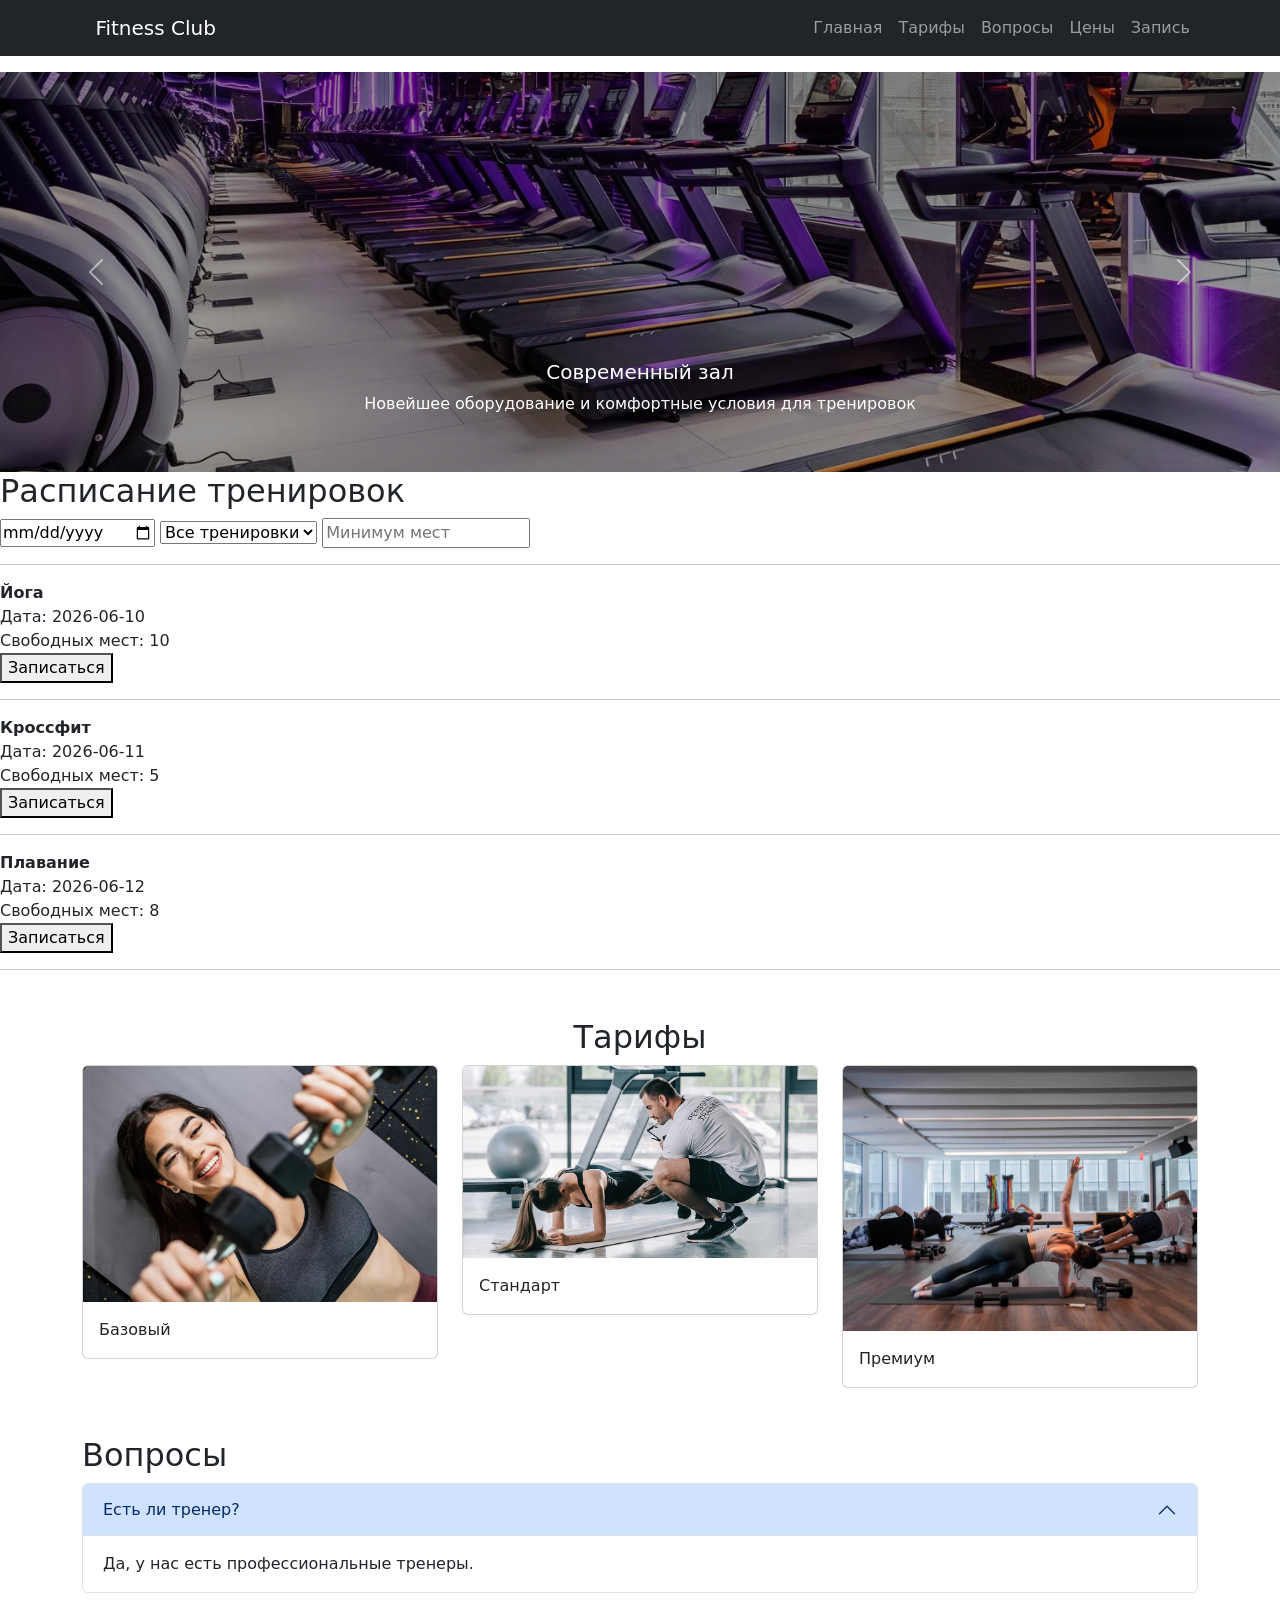
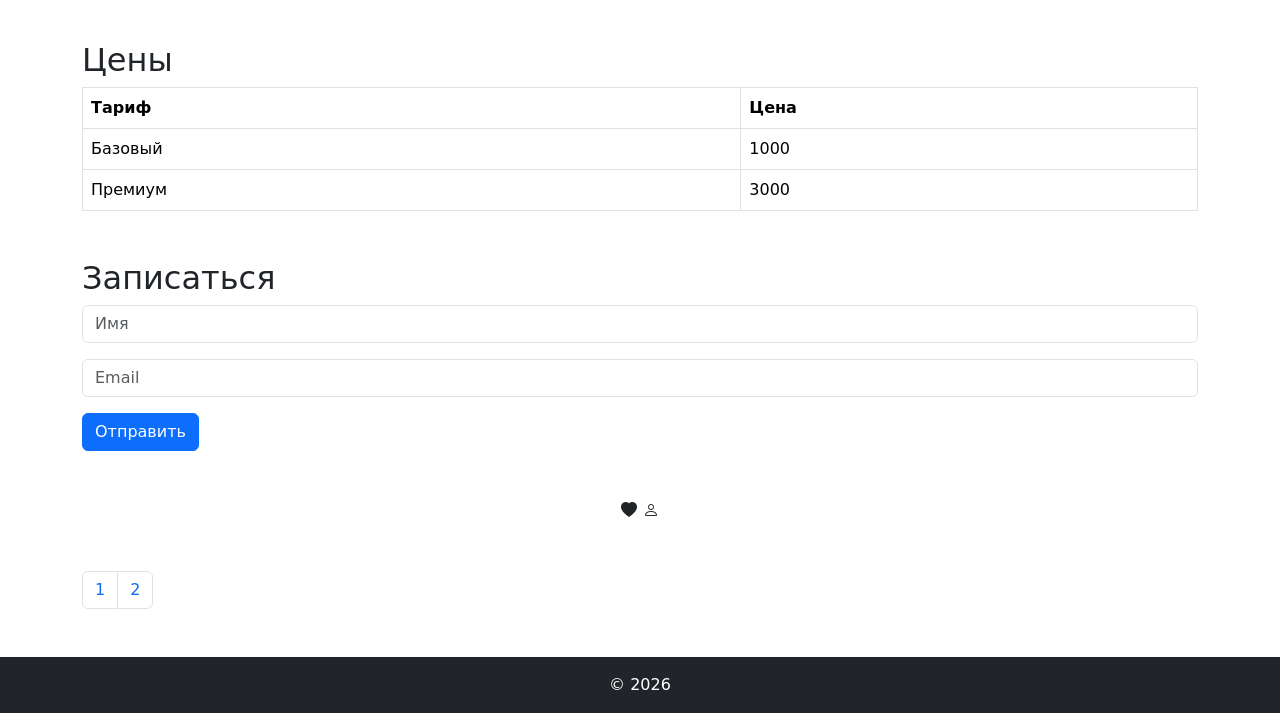
==== Bootstrap Fitness.html @ b0bf7aba "Изменена разметка сайта" ====
<!DOCTYPE html>
<html lang="ru">
<head>
  <meta charset="UTF-8">
  <meta name="viewport" content="width=device-width, initial-scale=1.0">
  <title>Fitness Club — Фитнес-клуб КОММИТ1</title>
  <link href="https://cdn.jsdelivr.net/npm/bootstrap@5.3.0/dist/css/bootstrap.min.css" rel="stylesheet">
  <link href="https://cdn.jsdelivr.net/npm/bootstrap-icons@1.10.5/font/bootstrap-icons.css" rel="stylesheet">
</head>
<body>

<!-- НАВИГАЦИЯ -->
<nav class="navbar navbar-expand-lg navbar-dark bg-dark">
  <div class="container">
    <<a class="navbar-brand" href="#">Fitness Club</a>

    <!-- Бургер кнопка -->
    <button class="navbar-toggler" type="button" data-bs-toggle="collapse" data-bs-target="#navbarNav">
      <span class="navbar-toggler-icon"></span>
    </button>

    <div class="collapse navbar-collapse" id="navbarNav">
      <ul class="navbar-nav ms-auto">
        <li class="nav-item"><a class="nav-link" href="#carouselExample">Главная</a></li>
        <li class="nav-item"><a class="nav-link" href="#tariffs">Тарифы</a></li>
        <li class="nav-item"><a class="nav-link" href="#faq">Вопросы</a></li>
        <li class="nav-item"><a class="nav-link" href="#prices">Цены</a></li>
        <li class="nav-item"><a class="nav-link" href="#form">Запись</a></li>
      </ul>
    </div>
  </div>
</nav>
</nav>
<!-- КАРУСЕЛЬ -->
<div id="carouselExample" class="carousel slide mt-3" data-bs-ride="carousel">
  <div class="carousel-inner">

    <div class="carousel-item active position-relative">
      <img src="images/gym.jpg" class="d-block w-100" style="height:400px; object-fit:cover; filter:brightness(60%);">
      <div class="carousel-caption d-block">
        <h5>Современный зал</h5>
        <p>Новейшее оборудование и комфортные условия для тренировок</p>
      </div>
    </div>

    <div class="carousel-item position-relative">
      <img src="images/spa.jpg" class="d-block w-100" style="height:400px; object-fit:cover; filter:brightness(60%);">
      <div class="carousel-caption d-block">
        <h5>SPA зона</h5>
        <p>Сауна, массаж и полное расслабление после тренировок</p>
      </div>
    </div>

  </div>
  <button class="carousel-control-prev" type="button" data-bs-target="#carouselExample" data-bs-slide="prev">
    <span class="carousel-control-prev-icon"></span>
  </button>

  <button class="carousel-control-next" type="button" data-bs-target="#carouselExample" data-bs-slide="next">
    <span class="carousel-control-next-icon"></span>
  </button>
</div>
<!-- 11lab -->
<h2>Расписание тренировок</h2>

<input type="date" id="dateFilter">

<select id="typeFilter">
  <option value="">Все тренировки</option>
  <option value="Йога">Йога</option>
  <option value="Кроссфит">Кроссфит</option>
  <option value="Плавание">Плавание</option>
</select>

<input type="number"
       id="placesFilter"
       placeholder="Минимум мест">

<hr>

<div id="events"></div>

<div id="registerBlock" style="display:none; margin-top:20px;">
  <input type="text"
         id="subscription"
         placeholder="Номер абонемента">

  <button onclick="registerEvent()">
    Подтвердить
  </button>
</div>

<div id="animation" style="display:none; text-align:center;">

  <svg id="clock" width="80" height="80">
    <circle cx="40"
            cy="40"
            r="30"
            stroke="black"
            stroke-width="2"
            fill="none"/>
  </svg>

  <h2 id="success" style="display:none;">
    Записаны!
  </h2>

</div>

<script src="fitness.js"></script>
<!-- КАРТОЧКИ -->
<div class="container mt-5">
  <h2 class="text-center" id="tariffs">Тарифы</h2>
  <div class="row">
    <div class="col-md-4">
      <div class="card">
        <img src="images/tariff1.jpg" class="card-img-top">
        <div class="card-body">Базовый</div>
      </div>
    </div>
    <div class="col-md-4">
      <div class="card">
        <img src="images/tariff2.jpg" class="card-img-top">
        <div class="card-body">Стандарт</div>
      </div>
    </div>
    <div class="col-md-4">
      <div class="card">
        <img src="images/tariff3.jpg" class="card-img-top">
        <div class="card-body">Премиум</div>
      </div>
    </div>
  </div>
</div>

<!-- АККОРДЕОН -->
<div class="container mt-5">
  <h2 id="faq">Вопросы</h2>
  <div class="accordion" id="accordionExample">
    <div class="accordion-item">
      <h2 class="accordion-header">
        <button class="accordion-button" data-bs-toggle="collapse" data-bs-target="#collapseOne">Есть ли тренер?</button>
      </h2>
      <div id="collapseOne" class="accordion-collapse collapse show">
        <div class="accordion-body">Да, у нас есть профессиональные тренеры.</div>
      </div>
    </div>
  </div>
</div>

<!-- ТАБЛИЦА -->
<div class="container mt-5">
  <h2 id="prices">Цены</h2>
  <table class="table table-bordered">
    <tr><th>Тариф</th><th>Цена</th></tr>
    <tr><td>Базовый</td><td>1000</td></tr>
    <tr><td>Премиум</td><td>3000</td></tr>
  </table>
</div>

<!-- ФОРМА -->
<div class="container mt-5">
  <h2 id="form">Записаться</h2>
  <form>
    <input type="text" class="form-control mb-3" placeholder="Имя">
    <input type="email" class="form-control mb-3" placeholder="Email">
    <button class="btn btn-primary">Отправить</button>
  </form>
</div>

<!-- ИКОНКИ -->
<div class="container mt-5 text-center">
  <i class="bi bi-heart-fill"></i>
  <i class="bi bi-person"></i>
</div>

<!-- ПАГИНАЦИЯ -->
<div class="container mt-5">
  <ul class="pagination">
    <li class="page-item"><a class="page-link" href="#">1</a></li>
    <li class="page-item"><a class="page-link" href="#">2</a></li>
  </ul>
</div>

<!-- ФУТЕР -->
<footer class="bg-dark text-white text-center p-3 mt-5">© 2026</footer>

<script src="https://cdn.jsdelivr.net/npm/bootstrap@5.3.0/dist/js/bootstrap.bundle.min.js"></script>
</body>
</html>
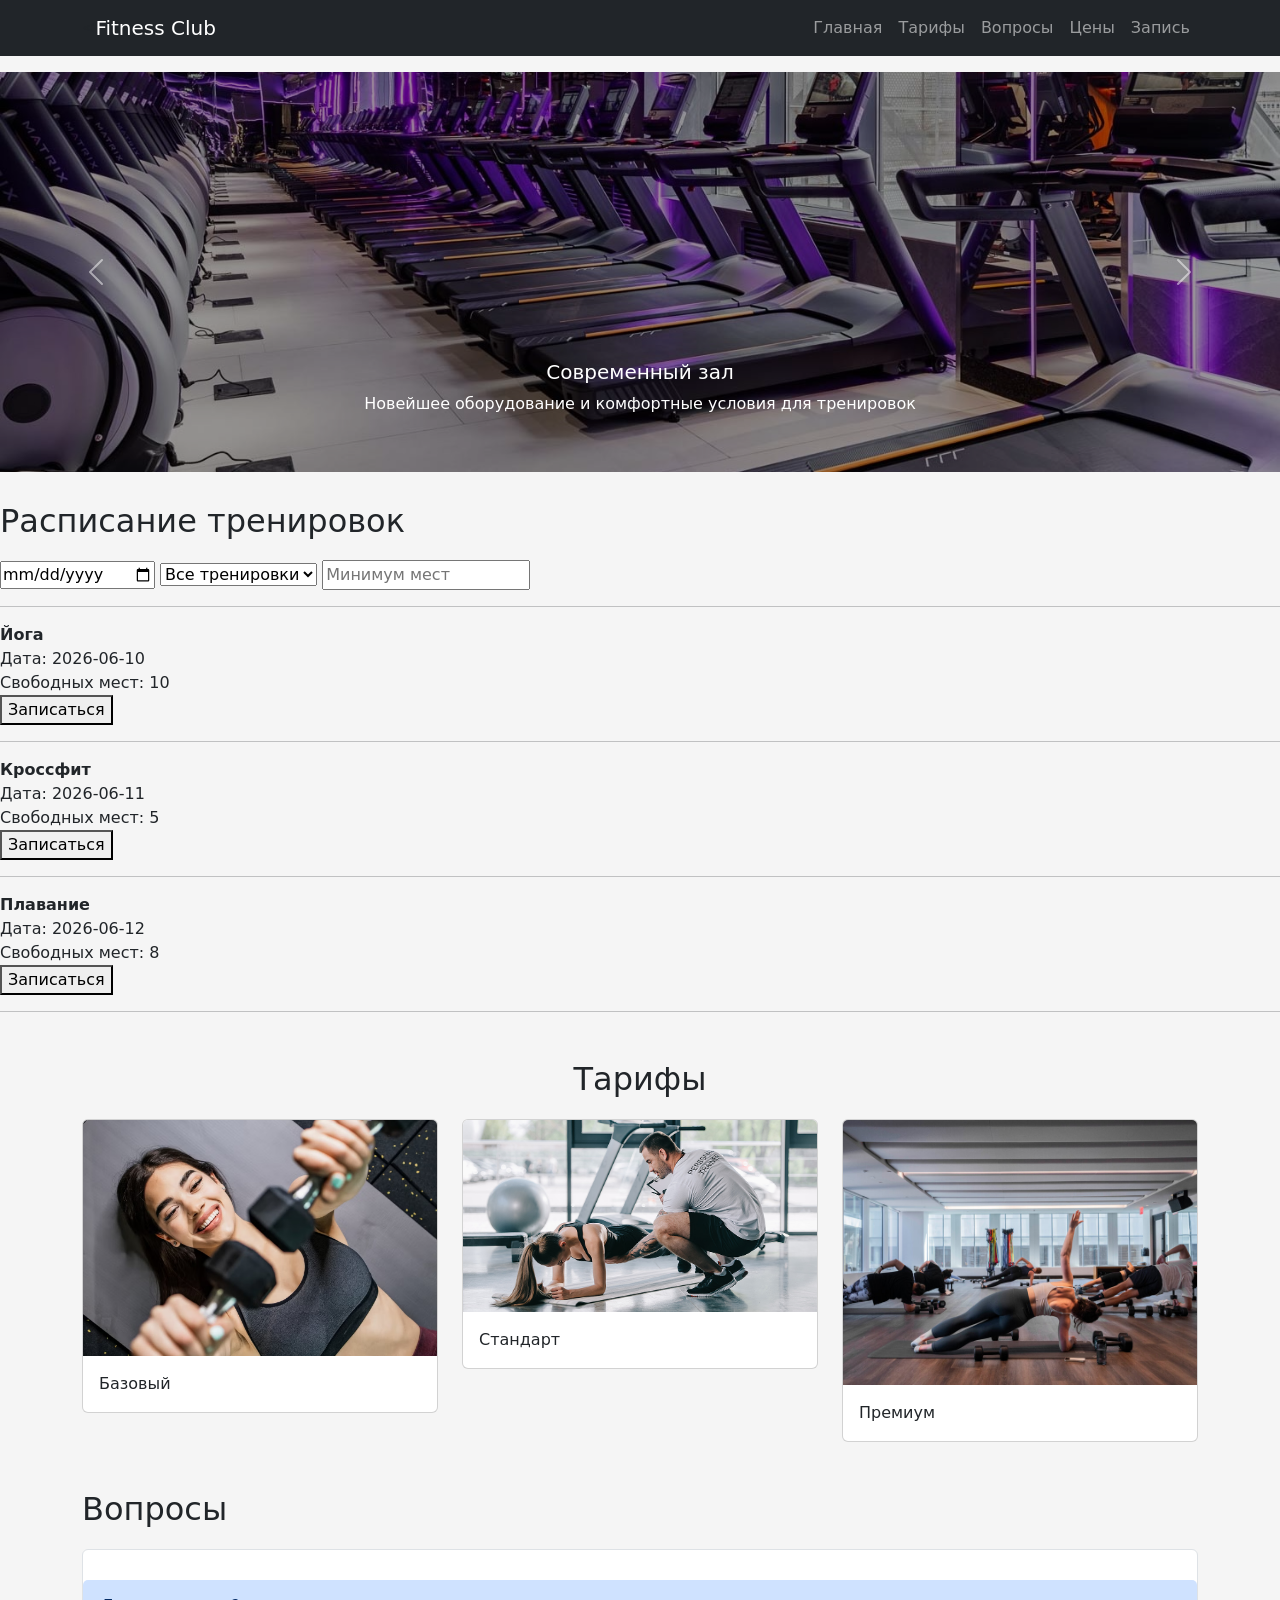
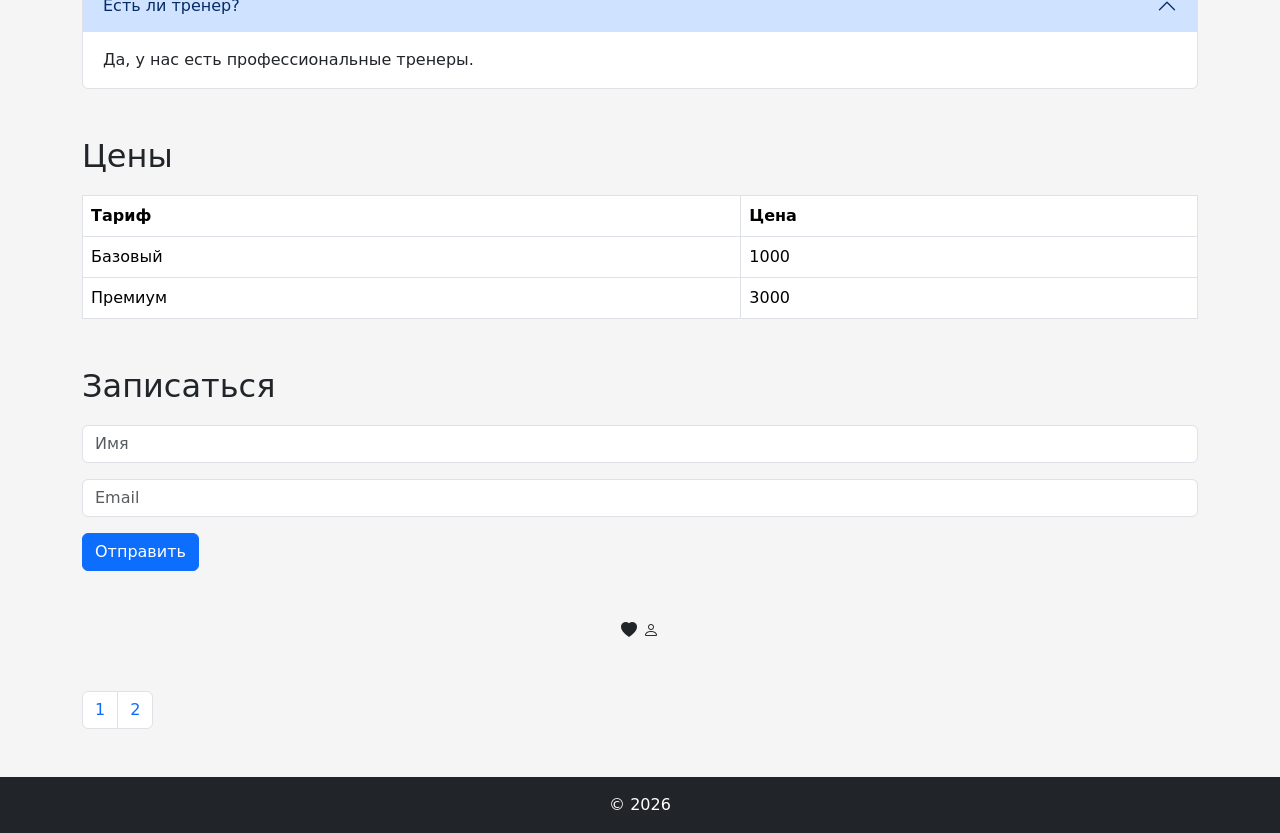
==== commit 9c6d50f7: "Добавлены стили" ====
--- a/Bootstrap Fitness.html
+++ b/Bootstrap Fitness.html
@@ -5,6 +5,7 @@
   <meta name="viewport" content="width=device-width, initial-scale=1.0">
   <title>Fitness Club — Фитнес-клуб КОММИТ1</title>
   <link href="https://cdn.jsdelivr.net/npm/bootstrap@5.3.0/dist/css/bootstrap.min.css" rel="stylesheet">
+  <link rel="stylesheet" href="style.css">
   <link href="https://cdn.jsdelivr.net/npm/bootstrap-icons@1.10.5/font/bootstrap-icons.css" rel="stylesheet">
 </head>
 <body>
--- a/style.css
+++ b/style.css
@@ -0,0 +1,12 @@
+body {
+    background-color: #f5f5f5;
+}
+
+h2 {
+    margin-top: 30px;
+    margin-bottom: 20px;
+}
+
+footer {
+    margin-top: 40px;
+}
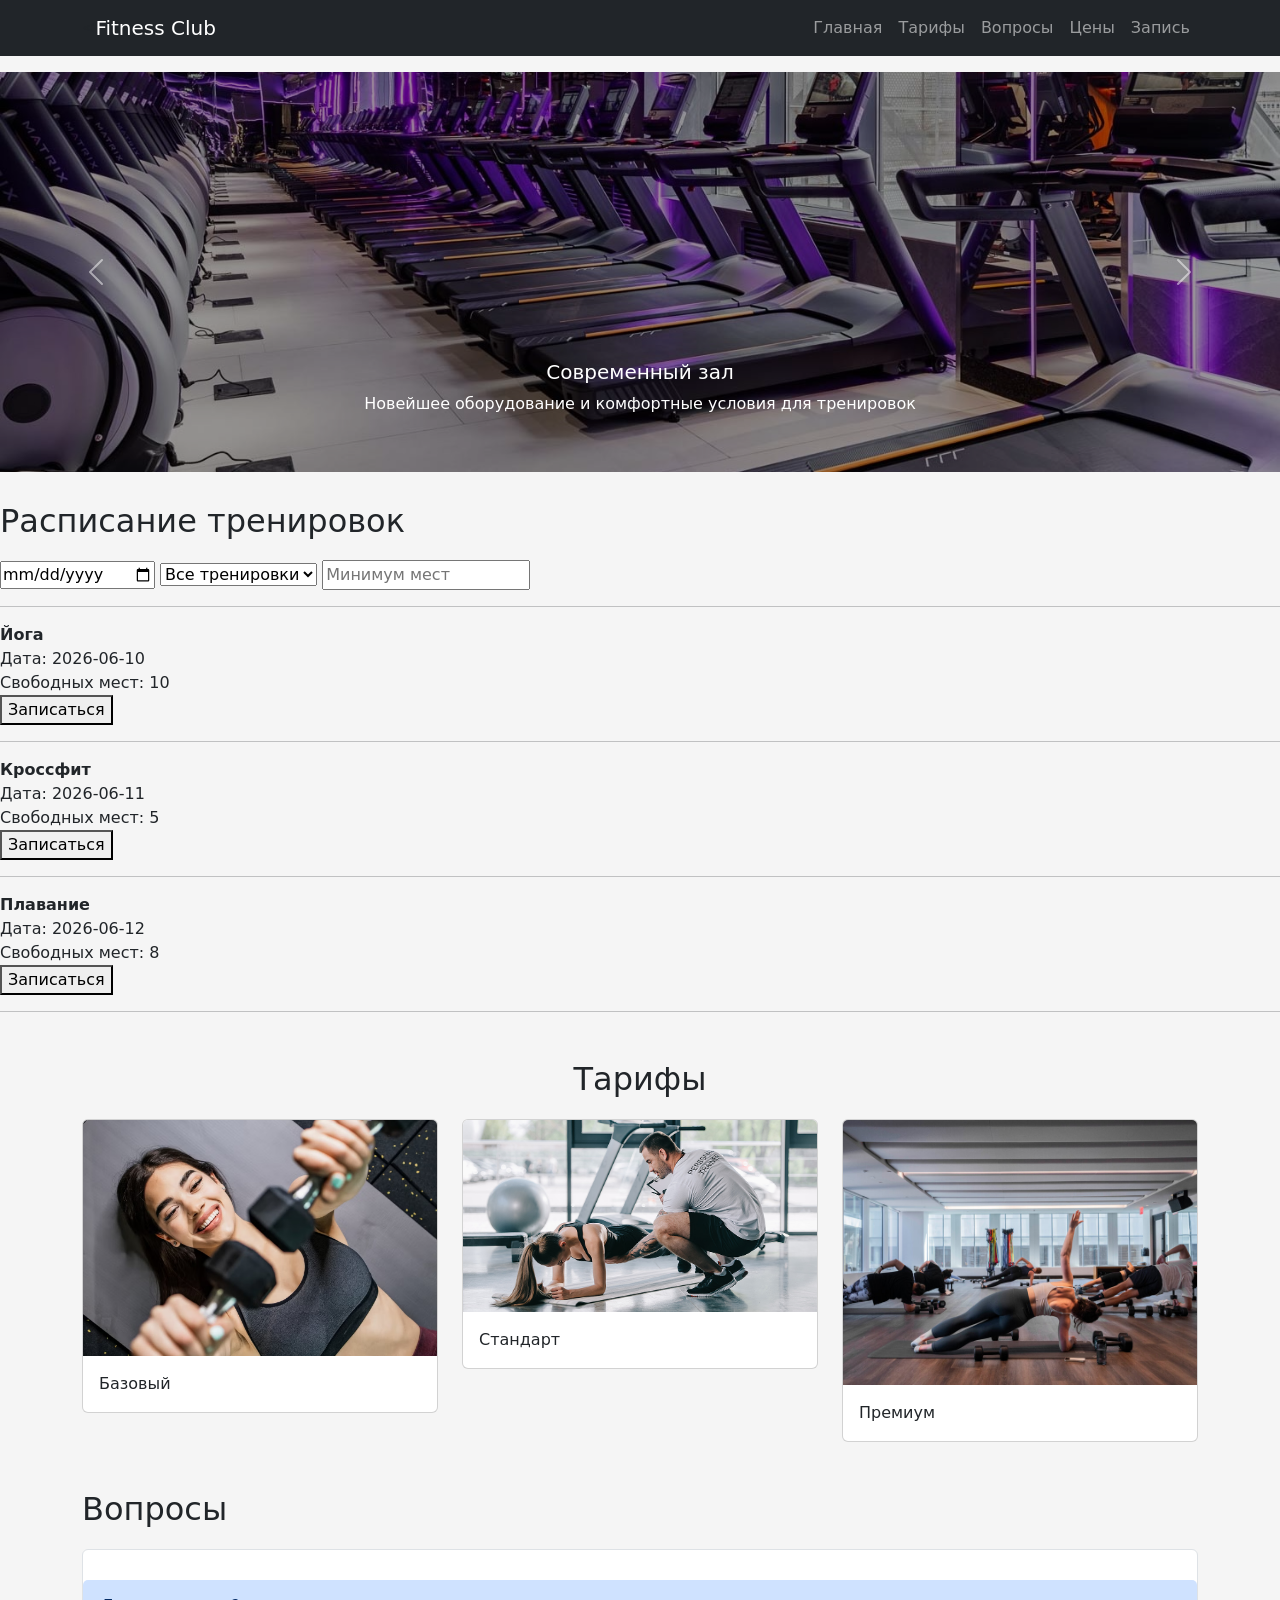
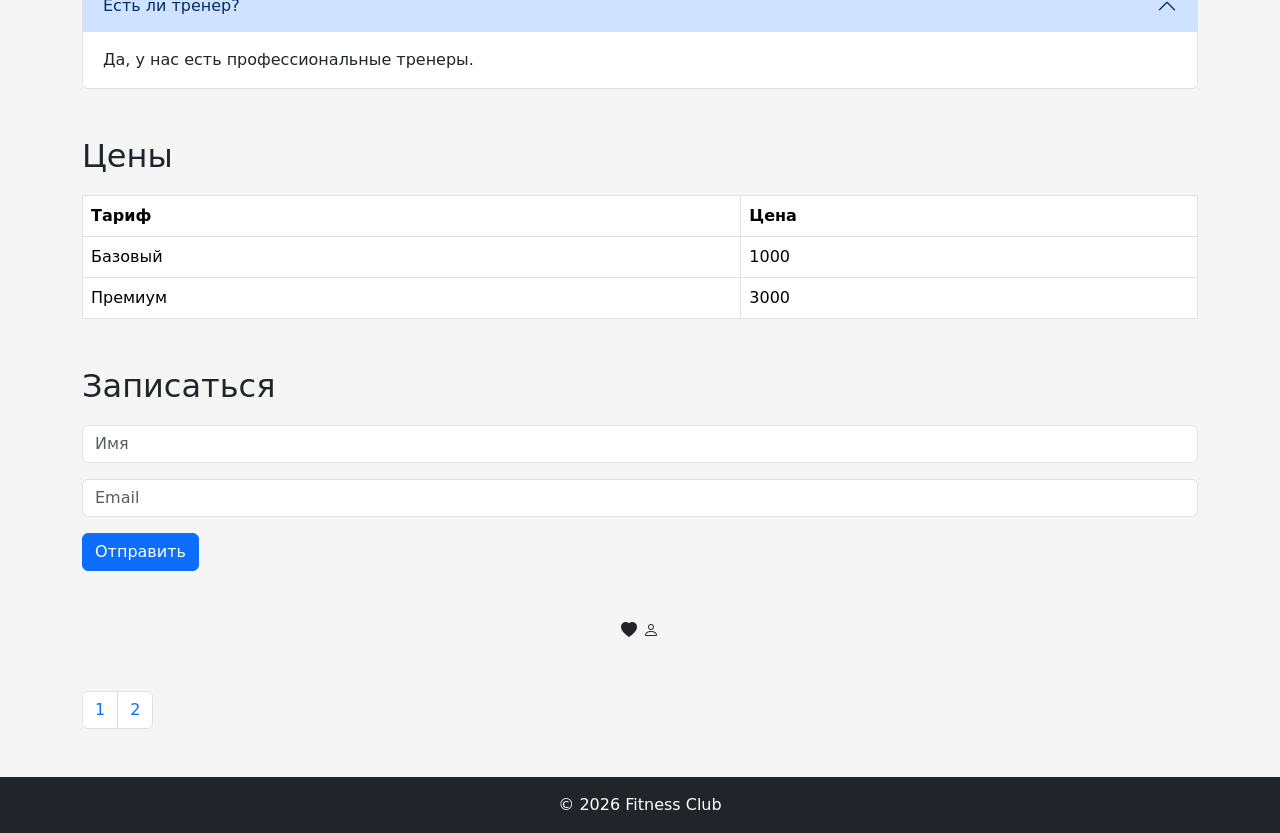
==== commit 2ddb7864: "Обновлен футер сайта" ====
--- a/Bootstrap Fitness.html
+++ b/Bootstrap Fitness.html
@@ -184,7 +184,9 @@
 </div>
 
 <!-- ФУТЕР -->
-<footer class="bg-dark text-white text-center p-3 mt-5">© 2026</footer>
+<footer class="bg-dark text-white text-center p-3 mt-5">
+  © 2026 Fitness Club
+</footer>
 
 <script src="https://cdn.jsdelivr.net/npm/bootstrap@5.3.0/dist/js/bootstrap.bundle.min.js"></script>
 </body>
